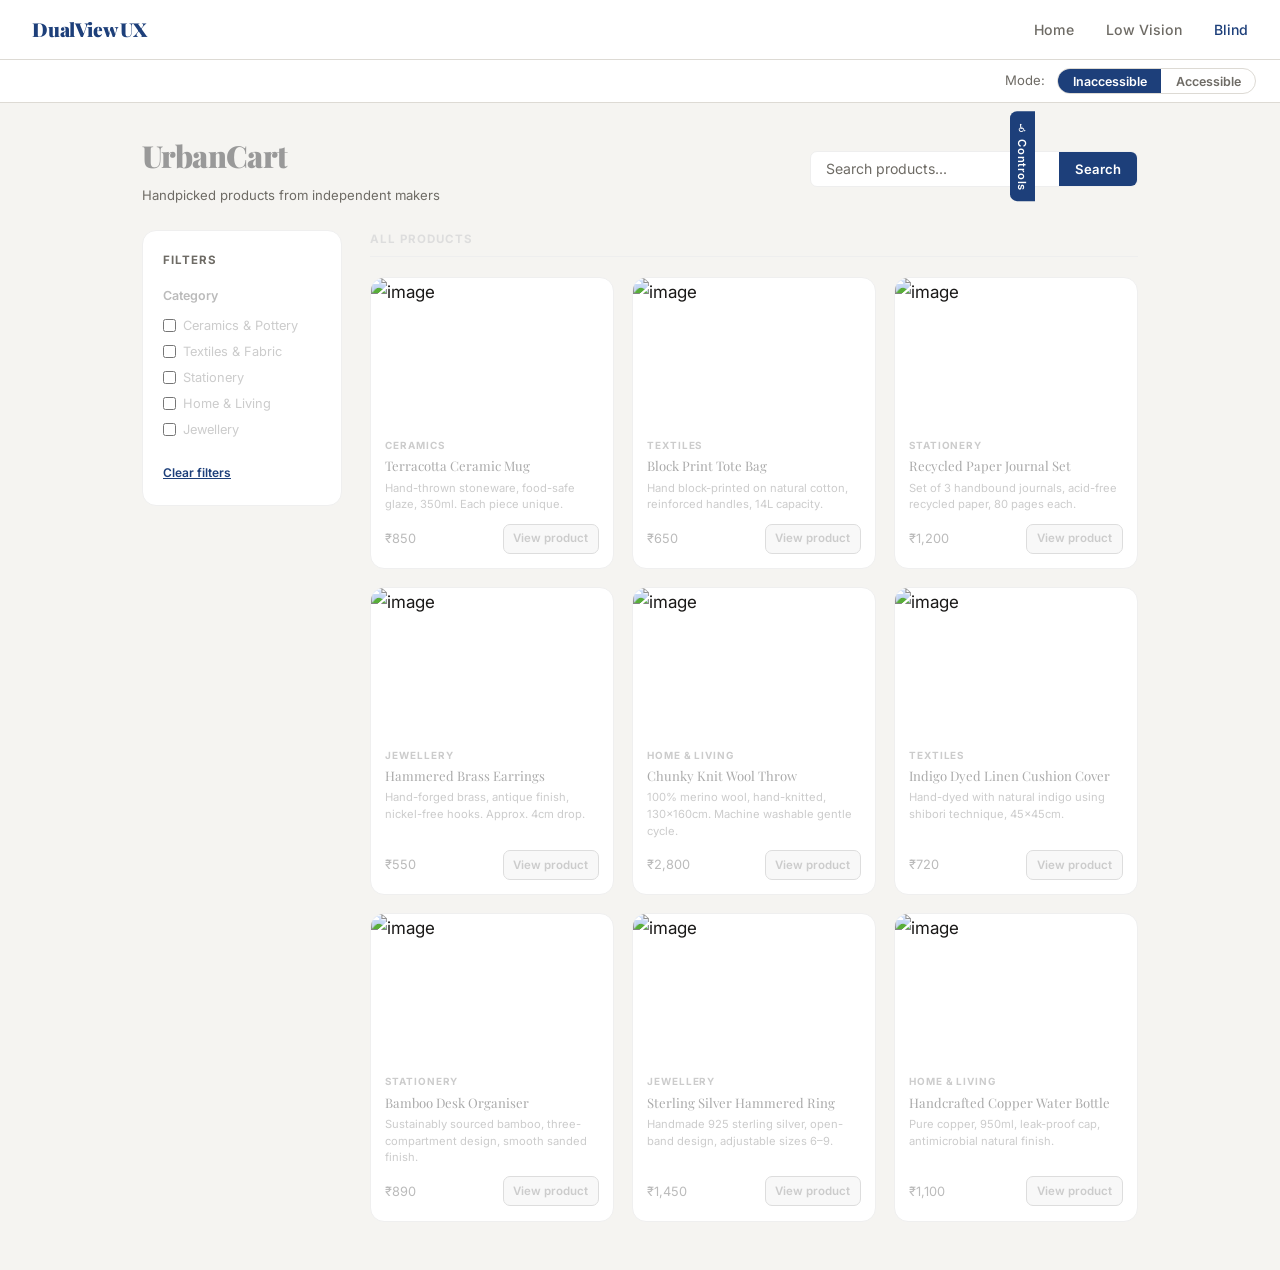
==== blind.html @ b09f966c "Initial commit (WIP- contains known issues)" ====
<!DOCTYPE html>
<html lang="en">
<head>
  <meta charset="UTF-8" />
  <meta name="viewport" content="width=device-width, initial-scale=1.0" />
  <title>UrbanCart — DualView UX Demo</title>
  <link rel="stylesheet" href="global.css" />
  <link rel="stylesheet" href="blind.css" />
</head>
<body class="demo-bad">

  <a href="#main" class="skip-link">Skip to main content</a>

  <header>
    <nav class="navbar" aria-label="Main navigation">
      <a href="index.html" class="nav-logo">DualView UX</a>
      <ul class="nav-links">
        <li><a href="index.html">Home</a></li>
        <li><a href="low-vision.html">Low Vision</a></li>
        <li><a href="blind.html" aria-current="page">Blind</a></li>
      </ul>
    </nav>
  </header>

  <div class="a11y-mode-bar" role="region" aria-label="Accessibility mode selector">
    <span class="mode-label">Mode:</span>
    <div class="mode-pill" role="group" aria-label="Select accessibility mode">
      <button id="mode-bad"  aria-pressed="true"  class="active">Inaccessible</button>
      <button id="mode-good" aria-pressed="false">Accessible</button>
    </div>
  </div>

  <main id="main">
    <div class="blind-page">

      <header class="store-header" aria-label="Store header">
        <div>
          <h1 class="store-title">UrbanCart</h1>
          <p class="store-subtitle">Handpicked products from independent makers</p>
        </div>
        <search>
          <form class="search-bar" role="search" aria-label="Search products">
            <label for="product-search" class="sr-only">Search products</label>
            <input type="search" id="product-search" name="q"
              placeholder="Search products..." autocomplete="off"
              aria-label="Search products by name or keyword" />
            <button type="submit" aria-label="Submit search">Search</button>
          </form>
        </search>
      </header>

      <div class="shop-layout">

        <aside class="filter-sidebar" aria-label="Product filters">
          <h2>Filters</h2>
          <div class="filter-group">
            <h3>Category</h3>
            <ul>
              <li><label><input type="checkbox" value="ceramics" /> Ceramics &amp; Pottery</label></li>
              <li><label><input type="checkbox" value="textiles" /> Textiles &amp; Fabric</label></li>
              <li><label><input type="checkbox" value="stationery" /> Stationery</label></li>
              <li><label><input type="checkbox" value="home" /> Home &amp; Living</label></li>
              <li><label><input type="checkbox" value="jewellery" /> Jewellery</label></li>
            </ul>
          </div>
          <button class="filter-clear" aria-label="Clear all filters">Clear filters</button>
        </aside>

        <section class="shop-main" aria-label="Product listings">
          <h2 id="results-label">All Products</h2>
          <div class="product-grid" id="product-grid" aria-live="polite" aria-label="Product grid">

            <article class="product-card" aria-labelledby="p1-name" data-name="terracotta ceramic mug" data-cat="ceramics">
              <div class="product-img-wrap">
                <img class="product-img" src="https://images.unsplash.com/photo-1514228742587-6b1558fcca3d?w=400&q=80"
                  alt="image" data-alt-bad="image"
                  data-alt-good="A handcrafted terracotta ceramic mug with a matte clay finish and a wide handle, in warm earth tones"
                  width="400" height="145" />
                <div class="alt-overlay" id="p1-overlay"></div>
              </div>
              <div class="product-info">
                <span class="product-cat">Ceramics</span>
                <h3 class="product-name" id="p1-name">Terracotta Ceramic Mug</h3>
                <p class="product-desc">Hand-thrown stoneware, food-safe glaze, 350ml. Each piece unique.</p>
                <div class="product-footer">
                  <span class="product-price" aria-label="Price: 850 rupees">₹850</span>
                  <a href="#" class="product-btn" id="p1-btn">View product</a>
                </div>
              </div>
            </article>

            <article class="product-card" aria-labelledby="p2-name" data-name="block print tote bag" data-cat="textiles">
              <div class="product-img-wrap">
                <img class="product-img" src="https://images.unsplash.com/photo-1622560480605-d83c853bc5c3?w=400&q=80"
                  alt="image" data-alt-bad="image"
                  data-alt-good="A natural cotton tote bag with a hand block-printed indigo geometric pattern along the lower half"
                  width="400" height="145" />
                <div class="alt-overlay" id="p2-overlay"></div>
              </div>
              <div class="product-info">
                <span class="product-cat">Textiles</span>
                <h3 class="product-name" id="p2-name">Block Print Tote Bag</h3>
                <p class="product-desc">Hand block-printed on natural cotton, reinforced handles, 14L capacity.</p>
                <div class="product-footer">
                  <span class="product-price" aria-label="Price: 650 rupees">₹650</span>
                  <a href="#" class="product-btn" id="p2-btn">View product</a>
                </div>
              </div>
            </article>

            <article class="product-card" aria-labelledby="p3-name" data-name="recycled paper journal set" data-cat="stationery">
              <div class="product-img-wrap">
                <img class="product-img" src="https://images.unsplash.com/photo-1531346680769-a1d79b57de5c?w=400&q=80"
                  alt="image" data-alt-bad="image"
                  data-alt-good="Three handbound journals stacked, with textured recycled paper covers in ochre, rust, and olive tones"
                  width="400" height="145" />
                <div class="alt-overlay" id="p3-overlay"></div>
              </div>
              <div class="product-info">
                <span class="product-cat">Stationery</span>
                <h3 class="product-name" id="p3-name">Recycled Paper Journal Set</h3>
                <p class="product-desc">Set of 3 handbound journals, acid-free recycled paper, 80 pages each.</p>
                <div class="product-footer">
                  <span class="product-price" aria-label="Price: 1200 rupees">₹1,200</span>
                  <a href="#" class="product-btn" id="p3-btn">View product</a>
                </div>
              </div>
            </article>

            <article class="product-card" aria-labelledby="p4-name" data-name="hammered brass earrings" data-cat="jewellery">
              <div class="product-img-wrap">
                <img class="product-img" src="https://images.unsplash.com/photo-1599643478518-a784e5dc4c8f?w=400&q=80"
                  alt="image" data-alt-bad="image"
                  data-alt-good="A pair of hammered brass teardrop earrings with an antique brushed finish, displayed on a white textured card"
                  width="400" height="145" />
                <div class="alt-overlay" id="p4-overlay"></div>
              </div>
              <div class="product-info">
                <span class="product-cat">Jewellery</span>
                <h3 class="product-name" id="p4-name">Hammered Brass Earrings</h3>
                <p class="product-desc">Hand-forged brass, antique finish, nickel-free hooks. Approx. 4cm drop.</p>
                <div class="product-footer">
                  <span class="product-price" aria-label="Price: 550 rupees">₹550</span>
                  <a href="#" class="product-btn" id="p4-btn">View product</a>
                </div>
              </div>
            </article>

            <article class="product-card" aria-labelledby="p5-name" data-name="chunky knit wool throw" data-cat="home">
              <div class="product-img-wrap">
                <img class="product-img" src="https://images.unsplash.com/photo-1579656381226-5fc0f0100c3b?w=400&q=80"
                  alt="image" data-alt-bad="image"
                  data-alt-good="A cream and grey striped chunky knit wool throw blanket folded loosely over a wooden bench"
                  width="400" height="145" />
                <div class="alt-overlay" id="p5-overlay"></div>
              </div>
              <div class="product-info">
                <span class="product-cat">Home &amp; Living</span>
                <h3 class="product-name" id="p5-name">Chunky Knit Wool Throw</h3>
                <p class="product-desc">100% merino wool, hand-knitted, 130×160cm. Machine washable gentle cycle.</p>
                <div class="product-footer">
                  <span class="product-price" aria-label="Price: 2800 rupees">₹2,800</span>
                  <a href="#" class="product-btn" id="p5-btn">View product</a>
                </div>
              </div>
            </article>

            <article class="product-card" aria-labelledby="p6-name" data-name="indigo linen cushion cover" data-cat="textiles">
              <div class="product-img-wrap">
                <img class="product-img" src="https://images.unsplash.com/photo-1555041469-a586c61ea9bc?w=400&q=80"
                  alt="image" data-alt-bad="image"
                  data-alt-good="A deep blue indigo-dyed linen cushion cover on a light grey sofa, with a visible shibori tie-dye pattern"
                  width="400" height="145" />
                <div class="alt-overlay" id="p6-overlay"></div>
              </div>
              <div class="product-info">
                <span class="product-cat">Textiles</span>
                <h3 class="product-name" id="p6-name">Indigo Dyed Linen Cushion Cover</h3>
                <p class="product-desc">Hand-dyed with natural indigo using shibori technique, 45×45cm.</p>
                <div class="product-footer">
                  <span class="product-price" aria-label="Price: 720 rupees">₹720</span>
                  <a href="#" class="product-btn" id="p6-btn">View product</a>
                </div>
              </div>
            </article>

            <article class="product-card" aria-labelledby="p7-name" data-name="bamboo desk organiser" data-cat="stationery">
              <div class="product-img-wrap">
                <img class="product-img" src="https://images.unsplash.com/photo-1486312338219-ce68d2c6f44d?w=400&q=80"
                  alt="image" data-alt-bad="image"
                  data-alt-good="A natural bamboo desk organiser with three compartments of different heights, on a wooden desk beside a laptop"
                  width="400" height="145" />
                <div class="alt-overlay" id="p7-overlay"></div>
              </div>
              <div class="product-info">
                <span class="product-cat">Stationery</span>
                <h3 class="product-name" id="p7-name">Bamboo Desk Organiser</h3>
                <p class="product-desc">Sustainably sourced bamboo, three-compartment design, smooth sanded finish.</p>
                <div class="product-footer">
                  <span class="product-price" aria-label="Price: 890 rupees">₹890</span>
                  <a href="#" class="product-btn" id="p7-btn">View product</a>
                </div>
              </div>
            </article>

            <article class="product-card" aria-labelledby="p8-name" data-name="sterling silver hammered ring" data-cat="jewellery">
              <div class="product-img-wrap">
                <img class="product-img" src="https://images.unsplash.com/photo-1603561591411-07134e71a2a9?w=400&q=80"
                  alt="image" data-alt-bad="image"
                  data-alt-good="A handmade sterling silver open-band ring with a hammered texture, resting on a smooth grey stone"
                  width="400" height="145" />
                <div class="alt-overlay" id="p8-overlay"></div>
              </div>
              <div class="product-info">
                <span class="product-cat">Jewellery</span>
                <h3 class="product-name" id="p8-name">Sterling Silver Hammered Ring</h3>
                <p class="product-desc">Handmade 925 sterling silver, open-band design, adjustable sizes 6–9.</p>
                <div class="product-footer">
                  <span class="product-price" aria-label="Price: 1450 rupees">₹1,450</span>
                  <a href="#" class="product-btn" id="p8-btn">View product</a>
                </div>
              </div>
            </article>

            <article class="product-card" aria-labelledby="p9-name" data-name="handcrafted copper water bottle" data-cat="home">
              <div class="product-img-wrap">
                <img class="product-img" src="https://images.unsplash.com/photo-1602143407151-7111542de6e8?w=400&q=80"
                  alt="image" data-alt-bad="image"
                  data-alt-good="A slim polished copper water bottle with a narrow mouth and smooth tapered body, standing upright on a white surface"
                  width="400" height="145" />
                <div class="alt-overlay" id="p9-overlay"></div>
              </div>
              <div class="product-info">
                <span class="product-cat">Home &amp; Living</span>
                <h3 class="product-name" id="p9-name">Handcrafted Copper Water Bottle</h3>
                <p class="product-desc">Pure copper, 950ml, leak-proof cap, antimicrobial natural finish.</p>
                <div class="product-footer">
                  <span class="product-price" aria-label="Price: 1100 rupees">₹1,100</span>
                  <a href="#" class="product-btn" id="p9-btn">View product</a>
                </div>
              </div>
            </article>

          </div>
        </section>
      </div>
    </div>
  </main>

  <!-- TOOLBAR: tab + panel are siblings inside aside; tab is rendered first so it sticks out left -->
  <aside class="a11y-toolbar" aria-label="Accessibility controls">
    <button class="a11y-tab-btn" id="tab-btn"
            aria-expanded="false" aria-controls="a11y-panel"
            aria-label="Open accessibility controls">
      ♿ Controls
    </button>
    <div class="a11y-panel" id="a11y-panel" role="dialog"
         aria-label="Accessibility controls panel" aria-modal="false">
      <div class="panel-header">
        <h2>Accessibility</h2>
        <button class="panel-close" id="panel-close" aria-label="Close panel">✕</button>
      </div>
      <div class="panel-body">

        <div class="panel-group">
          <h3>Font Size</h3>
          <div class="ctrl-group" role="group" aria-label="Font size">
            <button id="fs-sm"  aria-pressed="false">A−</button>
            <button id="fs-md"  aria-pressed="true" class="active">A</button>
            <button id="fs-lg"  aria-pressed="false">A+</button>
          </div>
        </div>

        <div class="panel-group">
          <h3>Line Spacing</h3>
          <div class="ctrl-group" role="group" aria-label="Line spacing">
            <button id="sp-normal" aria-pressed="true" class="active">Normal</button>
            <button id="sp-wide"   aria-pressed="false">Wide</button>
            <button id="sp-wider"  aria-pressed="false">Wider</button>
          </div>
        </div>

        <div class="panel-group">
          <h3>Colour</h3>
          <div class="toggle-row">
            <span class="toggle-label">High Contrast</span>
            <label class="sm-toggle" aria-label="Toggle high contrast mode">
              <input type="checkbox" id="tog-contrast" /><span class="sm-slider"></span>
            </label>
          </div>
          <div class="toggle-row">
            <span class="toggle-label">Dark Mode</span>
            <label class="sm-toggle" aria-label="Toggle dark mode">
              <input type="checkbox" id="tog-dark" /><span class="sm-slider"></span>
            </label>
          </div>
        </div>

        <div class="panel-group">
          <h3>Links</h3>
          <div class="toggle-row">
            <span class="toggle-label">Highlight Links</span>
            <label class="sm-toggle" aria-label="Toggle link highlighting">
              <input type="checkbox" id="tog-links" /><span class="sm-slider"></span>
            </label>
          </div>
        </div>

        <div class="panel-group">
          <h3>Screen Reader Output</h3>
          <p style="font-size:0.76rem;color:var(--muted);line-height:1.55;margin-bottom:0.4rem;">
            Hover over any product image to see what a screen reader announces.
            Compare output in <strong>Inaccessible</strong> vs <strong>Accessible</strong> mode.
          </p>
        </div>

        <div class="panel-group">
          <h3>Keyboard Navigation</h3>
          <p style="font-size:0.76rem;color:var(--muted);line-height:1.55;">
            In accessible mode, keyboard navigation is improved — focus rings become visible and
            link labels are descriptive. Press
            <kbd style="font-family:monospace;background:var(--bg);border:1px solid var(--border);border-radius:3px;padding:1px 4px;font-size:0.82em;">Tab</kbd>
            to explore.
          </p>
        </div>

      </div>
      <button class="panel-reset" id="panel-reset">↺ Reset All</button>
    </div>
  </aside>

  <script src="global.js"></script>
  <script src="blind.js"></script>
</body>
</html>
---- global.css ----
/* ============================================================
   GLOBAL.CSS — DualView UX
   Shared: reset, typography, navbar, footer, accessibility system
   ============================================================ */

@import url('https://fonts.googleapis.com/css2?family=Inter:wght@300;400;500;600;700&family=Playfair+Display:wght@700;900&display=swap');

/* ---- TOKENS ---- */
:root {
  --bg:            #f5f4f1;
  --surface:       #ffffff;
  --border:        #dddad4;
  --text:          #1a1918;
  --muted:         #6e6b65;
  --accent:        #1d3f7a;
  --accent-hover:  #152e5e;
  --accent-light:  #edf1fa;
  --danger:        #b91c1c;

  --ff-display: 'Playfair Display', Georgia, serif;
  --ff-body:    'Inter', system-ui, sans-serif;
  --fs-base:    17px;
  --lh-base:    1.65;

  --radius:    7px;
  --radius-lg: 14px;

  --shadow-sm: 0 1px 4px rgba(0,0,0,0.07);
  --shadow-md: 0 4px 16px rgba(0,0,0,0.10);
}

/* ---- RESET ---- */
*, *::before, *::after { box-sizing: border-box; margin: 0; padding: 0; }
html { scroll-behavior: smooth; }

body {
  font-family: var(--ff-body);
  font-size: var(--fs-base);
  line-height: var(--lh-base);
  color: var(--text);
  background: var(--bg);
  transition: background 0.3s, color 0.3s;
}

img { max-width: 100%; display: block; }
a   { color: var(--accent); }

*:focus-visible {
  outline: 3px solid var(--accent);
  outline-offset: 3px;
  border-radius: 3px;
}

/* ---- SKIP LINK ---- */
.skip-link {
  position: absolute;
  top: -80px;
  left: 1rem;
  background: var(--accent);
  color: #fff;
  padding: 0.5rem 1rem;
  border-radius: 0 0 var(--radius) var(--radius);
  text-decoration: none;
  font-weight: 600;
  font-size: 0.9rem;
  z-index: 9999;
  transition: top 0.2s;
}
.skip-link:focus { top: 0; }

/* ---- NAVBAR ---- */
.navbar {
  display: flex;
  align-items: center;
  justify-content: space-between;
  padding: 0.85rem 2rem;
  background: var(--surface);
  border-bottom: 1px solid var(--border);
  position: sticky;
  top: 0;
  z-index: 600;
}

/* Mode bar sticks below navbar. Navbar is ~52px tall, mode bar ~42px */
.a11y-mode-bar {
  display: flex;
  justify-content: flex-end;
  align-items: center;
  padding: 0.5rem 1.5rem;
  background: var(--surface);
  border-bottom: 1px solid var(--border);
  gap: 0.75rem;
  position: sticky;
  top: 52px; /* height of navbar */
  z-index: 590;
}

.nav-logo {
  font-family: var(--ff-display);
  font-size: 1.2rem;
  font-weight: 900;
  color: var(--accent);
  text-decoration: none;
  letter-spacing: -0.01em;
}

.nav-links {
  list-style: none;
  display: flex;
  gap: 2rem;
}

.nav-links a {
  text-decoration: none;
  font-size: 0.88rem;
  font-weight: 500;
  color: var(--muted);
  transition: color 0.15s;
}

.nav-links a:hover,
.nav-links a[aria-current="page"] {
  color: var(--accent);
}

/* ---- SCREEN READER ONLY ---- */
.sr-only {
  position: absolute;
  width: 1px; height: 1px;
  padding: 0; margin: -1px;
  overflow: hidden;
  clip: rect(0,0,0,0);
  white-space: nowrap;
  border: 0;
}

/* ---- BUTTONS ---- */
.btn {
  display: inline-block;
  padding: 0.6rem 1.3rem;
  border-radius: var(--radius);
  font-family: var(--ff-body);
  font-size: 0.88rem;
  font-weight: 600;
  text-decoration: none;
  cursor: pointer;
  border: 2px solid transparent;
  transition: background 0.18s, color 0.18s, border-color 0.18s;
}

.btn-primary {
  background: var(--accent);
  color: #fff;
}
.btn-primary:hover { background: var(--accent-hover); color: #fff; }

.btn-outline {
  background: transparent;
  color: var(--accent);
  border-color: var(--accent);
}
.btn-outline:hover { background: var(--accent-light); }

/* ============================================================
   ACCESSIBILITY SYSTEM — toolbar + toggles
   ============================================================ */

/* Mode bar label */

.a11y-mode-bar .mode-label {
  font-size: 0.82rem;
  color: var(--muted);
}

.mode-pill {
  display: inline-flex;
  border: 1px solid var(--border);
  border-radius: 50px;
  overflow: hidden;
}

.mode-pill button {
  font-family: var(--ff-body);
  font-size: 0.78rem;
  font-weight: 600;
  padding: 0.3rem 0.9rem;
  border: none;
  background: transparent;
  color: var(--muted);
  cursor: pointer;
  transition: background 0.18s, color 0.18s;
}

.mode-pill button.active {
  background: var(--accent);
  color: #fff;
}

/* Floating toolbar */
.a11y-toolbar {
  position: fixed;
  right: 0;
  top: 50%;
  transform: translateY(-50%);
  z-index: 800;
  display: flex;
  align-items: flex-start;
}

.a11y-tab-btn {
  background: var(--accent);
  color: #fff;
  border: none;
  padding: 0.55rem 0.35rem;
  cursor: pointer;
  writing-mode: vertical-rl;
  font-family: var(--ff-body);
  font-size: 0.7rem;
  font-weight: 600;
  letter-spacing: 0.06em;
  border-radius: var(--radius) 0 0 var(--radius);
  min-height: 90px;
  display: flex;
  align-items: center;
  justify-content: center;
  transition: background 0.18s;
}

.a11y-tab-btn:hover { background: var(--accent-hover); }

.a11y-panel {
  background: var(--surface);
  border: 1px solid var(--border);
  border-right: none;
  border-radius: var(--radius-lg) 0 0 var(--radius-lg);
  box-shadow: var(--shadow-md);
  width: 245px;
  max-height: 86vh;
  overflow-y: auto;
  /* Slide animation */
  transform: translateX(100%);
  opacity: 0;
  transition: transform 0.25s ease, opacity 0.2s ease;
  display: flex;
  flex-direction: column;
  pointer-events: none;
}

.a11y-panel.open {
  transform: translateX(0);
  opacity: 1;
  pointer-events: auto;
}

.panel-header {
  display: flex;
  align-items: center;
  justify-content: space-between;
  padding: 0.8rem 1rem;
  border-bottom: 1px solid var(--border);
  position: sticky;
  top: 0;
  background: var(--surface);
  z-index: 1;
}

.panel-header h2 {
  font-size: 0.88rem;
  font-weight: 700;
  font-family: var(--ff-display);
  color: var(--text);
}

.panel-close {
  background: none;
  border: none;
  font-size: 1rem;
  cursor: pointer;
  color: var(--muted);
  padding: 0.15rem 0.3rem;
  border-radius: var(--radius);
}
.panel-close:hover { background: var(--bg); color: var(--text); }

.panel-body {
  padding: 0.9rem;
  display: flex;
  flex-direction: column;
  gap: 1rem;
}

.panel-group h3 {
  font-size: 0.62rem;
  font-weight: 700;
  letter-spacing: 0.1em;
  text-transform: uppercase;
  color: var(--muted);
  margin-bottom: 0.5rem;
  padding-bottom: 0.25rem;
  border-bottom: 1px solid var(--border);
}

/* Button groups */
.ctrl-group {
  display: flex;
  gap: 3px;
  flex-wrap: wrap;
}

.ctrl-group button {
  font-family: var(--ff-body);
  font-size: 0.76rem;
  font-weight: 600;
  padding: 0.26rem 0.55rem;
  border: 1px solid var(--border);
  border-radius: var(--radius);
  background: var(--surface);
  color: var(--text);
  cursor: pointer;
  transition: background 0.15s, color 0.15s;
}

.ctrl-group button:hover,
.ctrl-group button.active {
  background: var(--accent);
  color: #fff;
  border-color: var(--accent);
}

/* Toggle rows */
.toggle-row {
  display: flex;
  align-items: center;
  justify-content: space-between;
  padding: 0.22rem 0;
}

.toggle-label {
  font-size: 0.82rem;
  font-weight: 500;
  color: var(--text);
}

.sm-toggle {
  position: relative;
  width: 36px;
  height: 20px;
  flex-shrink: 0;
}
.sm-toggle input { opacity: 0; width: 0; height: 0; }

.sm-slider {
  position: absolute;
  inset: 0;
  background: #ccc;
  border-radius: 20px;
  cursor: pointer;
  transition: background 0.22s;
}
.sm-slider::before {
  content: "";
  position: absolute;
  width: 14px; height: 14px;
  left: 3px; top: 3px;
  background: #fff;
  border-radius: 50%;
  transition: transform 0.22s;
}
.sm-toggle input:checked + .sm-slider { background: var(--accent); }
.sm-toggle input:checked + .sm-slider::before { transform: translateX(16px); }

/* Reset */
.panel-reset {
  margin: 0 0.9rem 0.9rem;
  padding: 0.48rem;
  width: calc(100% - 1.8rem);
  font-family: var(--ff-body);
  font-size: 0.8rem;
  font-weight: 600;
  background: var(--bg);
  border: 1px solid var(--border);
  border-radius: var(--radius);
  cursor: pointer;
  color: var(--text);
  transition: background 0.15s;
}
.panel-reset:hover { background: var(--border); }

/* ============================================================
   ACCESSIBILITY FEATURE CLASSES (body-level toggles)
   ============================================================ */

/* HIGH CONTRAST */
body.high-contrast {
  --bg:      #000000;
  --surface: #000000;
  --border:  #ffffff;
  --text:    #ffffff;
  --muted:   #dddddd;
  --accent:  #ffee00;
  background: #000 !important;
  color: #fff !important;
}
body.high-contrast * {
  background-color: #000 !important;
  color: #fff !important;
  border-color: #fff !important;
}
body.high-contrast a { color: #ffee00 !important; text-decoration: underline !important; }
body.high-contrast .btn-primary,
body.high-contrast .a11y-tab-btn,
body.high-contrast .mode-pill button.active {
  background: #ffee00 !important;
  color: #000 !important;
  border-color: #fff !important;
}
body.high-contrast .a11y-panel { border: 2px solid #fff !important; }
body.high-contrast .navbar { border-bottom: 1px solid #fff !important; }

/* DARK MODE */
body.dark-mode {
  --bg:      #181818;
  --surface: #242424;
  --border:  #3a3a3a;
  --text:    #e8e8e8;
  --muted:   #aaaaaa;
  background: #181818;
  color: #e8e8e8;
}
body.dark-mode .navbar  { background: #242424; border-bottom-color: #3a3a3a; }
body.dark-mode .a11y-panel,
body.dark-mode .panel-header { background: #242424; border-color: #3a3a3a; }
body.dark-mode .a11y-mode-bar { background: #242424; border-bottom-color: #3a3a3a; }

/* HIGHLIGHT LINKS */
body.highlight-links a {
  text-decoration: underline !important;
  text-underline-offset: 3px;
  text-decoration-thickness: 2px !important;
  background: rgba(255, 230, 0, 0.25) !important;
  padding: 0 2px;
  border-radius: 2px;
  color: #000 !important;
}
body.high-contrast.highlight-links a {
  background: #ffee00 !important;
  color: #000 !important;
}

/* FONT SIZES — deliberately noticeable differences */
body.font-sm { font-size: 13px !important; }
body.font-sm h1, body.font-sm h2, body.font-sm h3 { font-size: revert; }

body.font-lg { font-size: 22px !important; }
body.font-lg .navbar, body.font-lg .a11y-mode-bar { font-size: 16px; }

/* LINE SPACING */
body.spacing-wide   * { line-height: 1.95 !important; }
body.spacing-wider  * { line-height: 2.35 !important; }

/* FOCUS RINGS — hidden in bad mode, visible in accessible mode */
body.demo-bad *:focus-visible { outline: none; }

/* ============================================================
   RESPONSIVE
   ============================================================ */
@media (max-width: 700px) {
  .nav-links { display: none; }
  .a11y-panel { width: 220px; }
}
---- blind.css ----
/* ============================================================
   BLIND.CSS — UrbanCart e-commerce layout
   ============================================================ */

/* ---- PAGE SHELL ---- */
.blind-page {
  max-width: 1060px;
  margin: 0 auto;
  padding: 1.75rem 2rem 3rem;
}

/* ---- STORE HEADER ---- */
.store-header {
  display: flex;
  align-items: center;
  justify-content: space-between;
  gap: 1rem;
  margin-bottom: 1.5rem;
  flex-wrap: wrap;
}

.store-title {
  font-family: var(--ff-display);
  font-size: 1.9rem;
  font-weight: 900;
  letter-spacing: -0.02em;
  color: var(--text);
}

.store-subtitle {
  font-size: 0.82rem;
  color: var(--muted);
  margin-top: 0.2rem;
}

/* ---- SEARCH BAR ---- */
.search-bar {
  display: flex;
  gap: 0;
  border: 1px solid var(--border);
  border-radius: var(--radius);
  overflow: hidden;
  background: var(--surface);
  max-width: 340px;
  width: 100%;
}

.search-bar input {
  flex: 1;
  border: none;
  padding: 0.55rem 0.9rem;
  font-family: var(--ff-body);
  font-size: 0.88rem;
  color: var(--text);
  background: transparent;
  outline: none;
}

.search-bar input::placeholder { color: var(--muted); }

.search-bar button {
  border: none;
  background: var(--accent);
  color: #fff;
  padding: 0.55rem 1rem;
  font-family: var(--ff-body);
  font-size: 0.82rem;
  font-weight: 600;
  cursor: pointer;
  transition: background 0.15s;
}

.search-bar button:hover { background: var(--accent-hover); }

/* ---- LAYOUT: sidebar + grid ---- */
.shop-layout {
  display: grid;
  grid-template-columns: 200px 1fr;
  gap: 1.75rem;
  align-items: start;
}

/* ---- FILTER SIDEBAR ---- */
.filter-sidebar {
  background: var(--surface);
  border: 1px solid var(--border);
  border-radius: var(--radius-lg);
  padding: 1.25rem;
}

.filter-sidebar h2 {
  font-size: 0.72rem;
  font-weight: 700;
  letter-spacing: 0.09em;
  text-transform: uppercase;
  color: var(--muted);
  margin-bottom: 1rem;
}

.filter-group {
  margin-bottom: 1.1rem;
}

.filter-group h3 {
  font-size: 0.78rem;
  font-weight: 600;
  color: var(--text);
  margin-bottom: 0.5rem;
}

.filter-group ul {
  list-style: none;
}

.filter-group ul li {
  margin-bottom: 0.3rem;
}

.filter-group ul li label {
  display: flex;
  align-items: center;
  gap: 0.45rem;
  font-size: 0.8rem;
  color: var(--muted);
  cursor: pointer;
}

.filter-group ul li input[type="checkbox"] {
  accent-color: var(--accent);
}

.filter-group ul li label:hover { color: var(--text); }

.filter-clear {
  font-family: var(--ff-body);
  font-size: 0.75rem;
  font-weight: 600;
  background: none;
  border: none;
  color: var(--accent);
  cursor: pointer;
  padding: 0;
  text-decoration: underline;
}

/* ---- PRODUCT GRID ---- */
.shop-main h2 {
  font-size: 0.72rem;
  font-weight: 700;
  letter-spacing: 0.09em;
  text-transform: uppercase;
  color: var(--muted);
  border-bottom: 1px solid var(--border);
  padding-bottom: 0.4rem;
  margin-bottom: 1.25rem;
}

.product-grid {
  display: grid;
  grid-template-columns: repeat(3, 1fr);
  gap: 1.1rem;
}

.product-card {
  background: var(--surface);
  border: 1px solid var(--border);
  border-radius: var(--radius-lg);
  overflow: hidden;
  display: flex;
  flex-direction: column;
}

.product-img-wrap {
  position: relative;
}

.product-img {
  width: 100%;
  height: 145px;
  object-fit: cover;
  display: block;
}

/* Alt overlay (shared system) */
.alt-overlay {
  display: none;
  position: absolute;
  bottom: 0; left: 0; right: 0;
  background: rgba(0, 0, 0, 0.84);
  color: #fff;
  font-size: 0.7rem;
  line-height: 1.45;
  padding: 0.4rem 0.55rem;
}

.product-img-wrap:hover .alt-overlay.visible { display: block; }

.product-info {
  padding: 0.9rem;
  flex: 1;
  display: flex;
  flex-direction: column;
}

.product-cat {
  font-size: 0.62rem;
  font-weight: 700;
  letter-spacing: 0.09em;
  text-transform: uppercase;
  color: var(--accent);
  margin-bottom: 0.3rem;
}

.product-name {
  font-family: var(--ff-display);
  font-size: 0.95rem;
  font-weight: 700;
  line-height: 1.25;
  color: var(--text);
  margin-bottom: 0.3rem;
}

.product-desc {
  font-size: 0.78rem;
  color: var(--muted);
  line-height: 1.5;
  flex: 1;
  margin-bottom: 0.65rem;
}

.product-footer {
  display: flex;
  align-items: center;
  justify-content: space-between;
  gap: 0.5rem;
  margin-top: auto;
}

.product-price {
  font-size: 0.95rem;
  font-weight: 700;
  color: var(--text);
}

.product-btn {
  font-family: var(--ff-body);
  font-size: 0.72rem;
  font-weight: 600;
  color: var(--accent);
  background: var(--accent-light);
  border: 1px solid var(--accent);
  border-radius: var(--radius);
  padding: 0.28rem 0.6rem;
  cursor: pointer;
  text-decoration: none;
  display: inline-block;
  transition: background 0.15s;
}

.product-btn:hover { background: var(--accent); color: #fff; }

/* No results */
.no-results {
  grid-column: 1 / -1;
  text-align: center;
  color: var(--muted);
  font-size: 0.9rem;
  padding: 2rem 0;
}

/* ============================================================
   INACCESSIBLE MODE
   ============================================================ */
body.demo-bad .store-title { color: #999; }

body.demo-bad .product-card   { border-color: #efefef; }
body.demo-bad .product-cat    { color: #ccc; }
body.demo-bad .product-name   { color: #aaa; font-size: 0.82rem; font-weight: 400; }
body.demo-bad .product-desc   { color: #ccc; font-size: 0.7rem; }
body.demo-bad .product-price  { color: #bbb; font-weight: 400; font-size: 0.8rem; }
body.demo-bad .product-btn    { color: #ccc; border-color: #ddd; background: #f8f8f8; }

body.demo-bad .filter-sidebar { border-color: #efefef; }
body.demo-bad .filter-group h3 { color: #bbb; }
body.demo-bad .filter-group ul li label { color: #ccc; }

body.demo-bad .search-bar { border-color: #eee; }
body.demo-bad .search-bar input { color: #bbb; }

body.demo-bad .shop-main h2 {
  color: #ddd;
  border-bottom-color: #eee;
}

/* ============================================================
   RESPONSIVE
   ============================================================ */
@media (max-width: 820px) {
  .shop-layout { grid-template-columns: 1fr; }
  .filter-sidebar { display: grid; grid-template-columns: repeat(2, 1fr); gap: 0.75rem; }
  .filter-sidebar h2 { grid-column: 1 / -1; }
}

@media (max-width: 600px) {
  .product-grid { grid-template-columns: repeat(2, 1fr); }
  .filter-sidebar { grid-template-columns: 1fr; }
}
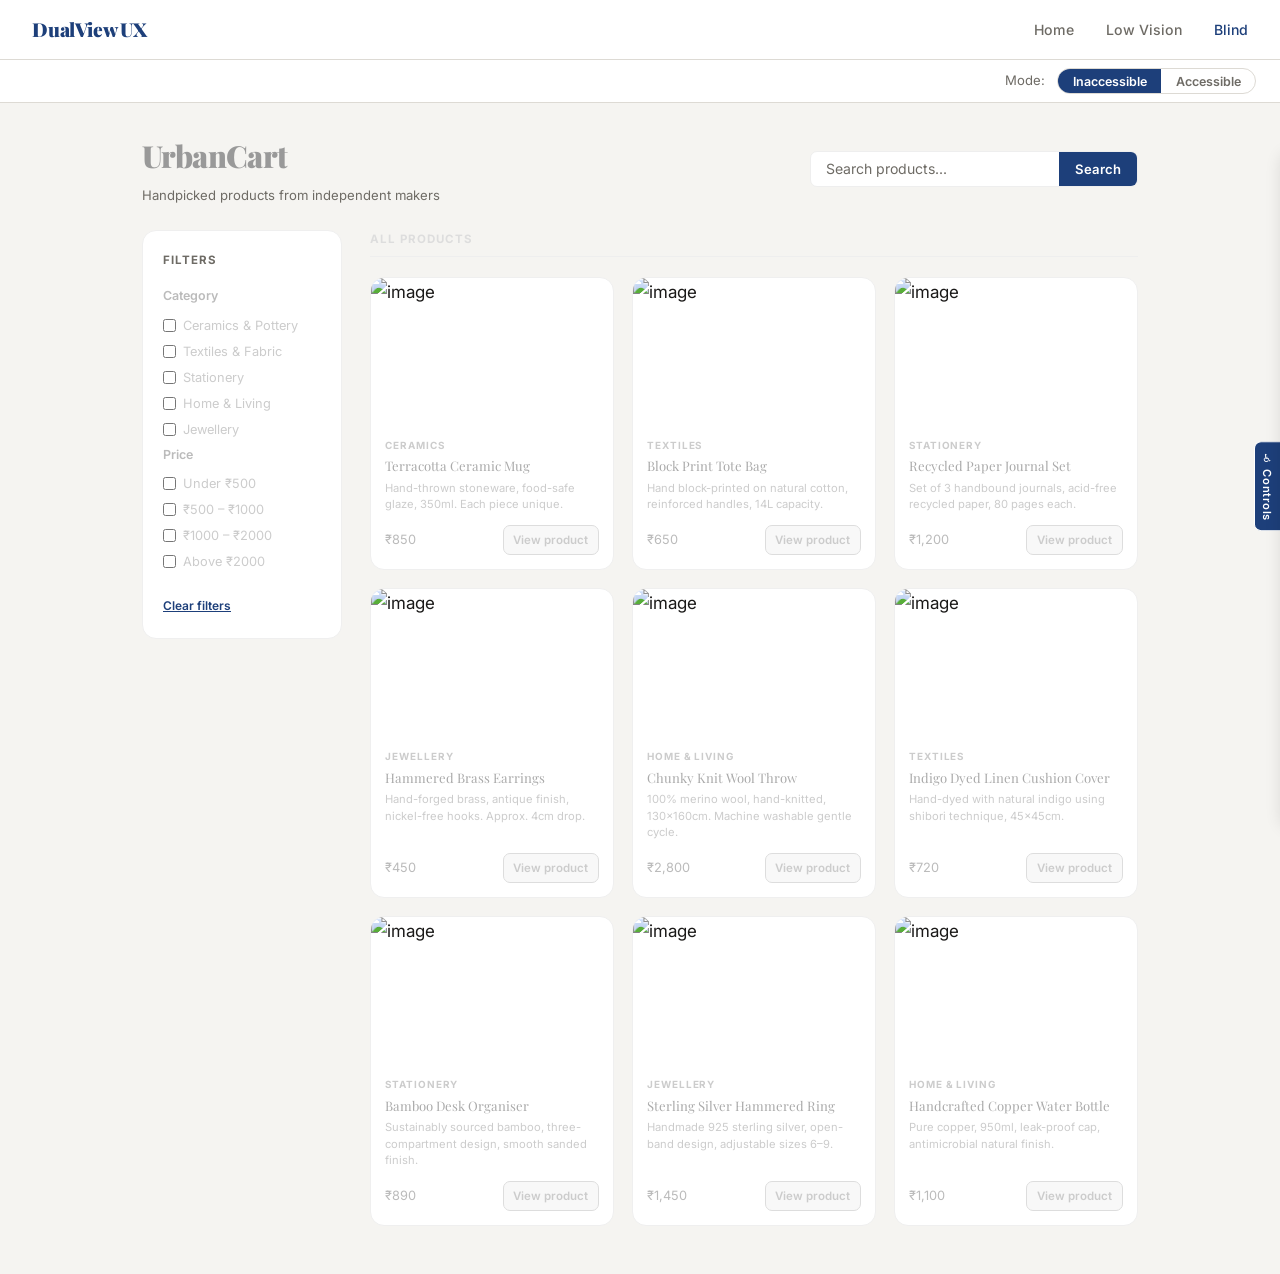
==== commit 2f67d4d3: "uploaded updated files" ====
--- a/blind.html
+++ b/blind.html
@@ -4,8 +4,8 @@
   <meta charset="UTF-8" />
   <meta name="viewport" content="width=device-width, initial-scale=1.0" />
   <title>UrbanCart — DualView UX Demo</title>
-  <link rel="stylesheet" href="global.css" />
-  <link rel="stylesheet" href="blind.css" />
+  <link rel="stylesheet" href="css/global.css" />
+  <link rel="stylesheet" href="css/blind.css" />
 </head>
 <body class="demo-bad">
 
@@ -22,6 +22,7 @@
     </nav>
   </header>
 
+  <!-- MODE BAR — sticky below navbar -->
   <div class="a11y-mode-bar" role="region" aria-label="Accessibility mode selector">
     <span class="mode-label">Mode:</span>
     <div class="mode-pill" role="group" aria-label="Select accessibility mode">
@@ -33,7 +34,7 @@
   <main id="main">
     <div class="blind-page">
 
-      <header class="store-header" aria-label="Store header">
+      <div class="store-header" aria-label="Store header">
         <div>
           <h1 class="store-title">UrbanCart</h1>
           <p class="store-subtitle">Handpicked products from independent makers</p>
@@ -47,10 +48,11 @@
             <button type="submit" aria-label="Submit search">Search</button>
           </form>
         </search>
-      </header>
+      </div>
 
       <div class="shop-layout">
 
+        <!-- FILTER SIDEBAR -->
         <aside class="filter-sidebar" aria-label="Product filters">
           <h2>Filters</h2>
           <div class="filter-group">
@@ -62,17 +64,26 @@
               <li><label><input type="checkbox" value="home" /> Home &amp; Living</label></li>
               <li><label><input type="checkbox" value="jewellery" /> Jewellery</label></li>
             </ul>
+            <h3>Price</h3>
+            <ul>
+              <li><label><input type="checkbox" value="0-500" /> Under ₹500</label></li>
+              <li><label><input type="checkbox" value="500-1000" /> ₹500 – ₹1000</label></li>
+              <li><label><input type="checkbox" value="1000-2000" /> ₹1000 – ₹2000</label></li>
+              <li><label><input type="checkbox" value="2000+" /> Above ₹2000</label></li>
+            </ul>
           </div>
           <button class="filter-clear" aria-label="Clear all filters">Clear filters</button>
         </aside>
 
+        <!-- PRODUCT GRID -->
         <section class="shop-main" aria-label="Product listings">
           <h2 id="results-label">All Products</h2>
           <div class="product-grid" id="product-grid" aria-live="polite" aria-label="Product grid">
 
             <article class="product-card" aria-labelledby="p1-name" data-name="terracotta ceramic mug" data-cat="ceramics">
               <div class="product-img-wrap">
-                <img class="product-img" src="https://images.unsplash.com/photo-1514228742587-6b1558fcca3d?w=400&q=80"
+                <img class="product-img"
+                  src="https://images.unsplash.com/photo-1514228742587-6b1558fcca3d?w=400&q=80"
                   alt="image" data-alt-bad="image"
                   data-alt-good="A handcrafted terracotta ceramic mug with a matte clay finish and a wide handle, in warm earth tones"
                   width="400" height="145" />
@@ -84,14 +95,18 @@
                 <p class="product-desc">Hand-thrown stoneware, food-safe glaze, 350ml. Each piece unique.</p>
                 <div class="product-footer">
                   <span class="product-price" aria-label="Price: 850 rupees">₹850</span>
-                  <a href="#" class="product-btn" id="p1-btn">View product</a>
+                  <div class="product-btn-wrap">
+                    <a href="#" class="product-btn" id="p1-btn">View product</a>
+                    <div class="btn-overlay" id="p1-btn-overlay"></div>
+                  </div>
                 </div>
               </div>
             </article>
 
             <article class="product-card" aria-labelledby="p2-name" data-name="block print tote bag" data-cat="textiles">
               <div class="product-img-wrap">
-                <img class="product-img" src="https://images.unsplash.com/photo-1622560480605-d83c853bc5c3?w=400&q=80"
+                <img class="product-img"
+                  src="https://images.unsplash.com/photo-1622560480605-d83c853bc5c3?w=400&q=80"
                   alt="image" data-alt-bad="image"
                   data-alt-good="A natural cotton tote bag with a hand block-printed indigo geometric pattern along the lower half"
                   width="400" height="145" />
@@ -103,14 +118,18 @@
                 <p class="product-desc">Hand block-printed on natural cotton, reinforced handles, 14L capacity.</p>
                 <div class="product-footer">
                   <span class="product-price" aria-label="Price: 650 rupees">₹650</span>
-                  <a href="#" class="product-btn" id="p2-btn">View product</a>
+                  <div class="product-btn-wrap">
+                    <a href="#" class="product-btn" id="p2-btn">View product</a>
+                    <div class="btn-overlay" id="p2-btn-overlay"></div>
+                  </div>
                 </div>
               </div>
             </article>
 
             <article class="product-card" aria-labelledby="p3-name" data-name="recycled paper journal set" data-cat="stationery">
               <div class="product-img-wrap">
-                <img class="product-img" src="https://images.unsplash.com/photo-1531346680769-a1d79b57de5c?w=400&q=80"
+                <img class="product-img"
+                  src="https://images.unsplash.com/photo-1531346680769-a1d79b57de5c?w=400&q=80"
                   alt="image" data-alt-bad="image"
                   data-alt-good="Three handbound journals stacked, with textured recycled paper covers in ochre, rust, and olive tones"
                   width="400" height="145" />
@@ -122,14 +141,18 @@
                 <p class="product-desc">Set of 3 handbound journals, acid-free recycled paper, 80 pages each.</p>
                 <div class="product-footer">
                   <span class="product-price" aria-label="Price: 1200 rupees">₹1,200</span>
-                  <a href="#" class="product-btn" id="p3-btn">View product</a>
+                  <div class="product-btn-wrap">
+                    <a href="#" class="product-btn" id="p3-btn">View product</a>
+                    <div class="btn-overlay" id="p3-btn-overlay"></div>
+                  </div>
                 </div>
               </div>
             </article>
 
             <article class="product-card" aria-labelledby="p4-name" data-name="hammered brass earrings" data-cat="jewellery">
               <div class="product-img-wrap">
-                <img class="product-img" src="https://images.unsplash.com/photo-1599643478518-a784e5dc4c8f?w=400&q=80"
+                <img class="product-img"
+                  src="https://images.unsplash.com/photo-1599643478518-a784e5dc4c8f?w=400&q=80"
                   alt="image" data-alt-bad="image"
                   data-alt-good="A pair of hammered brass teardrop earrings with an antique brushed finish, displayed on a white textured card"
                   width="400" height="145" />
@@ -140,15 +163,19 @@
                 <h3 class="product-name" id="p4-name">Hammered Brass Earrings</h3>
                 <p class="product-desc">Hand-forged brass, antique finish, nickel-free hooks. Approx. 4cm drop.</p>
                 <div class="product-footer">
-                  <span class="product-price" aria-label="Price: 550 rupees">₹550</span>
-                  <a href="#" class="product-btn" id="p4-btn">View product</a>
+                  <span class="product-price" aria-label="Price: 450 rupees">₹450</span>
+                  <div class="product-btn-wrap">
+                    <a href="#" class="product-btn" id="p4-btn">View product</a>
+                    <div class="btn-overlay" id="p4-btn-overlay"></div>
+                  </div>
                 </div>
               </div>
             </article>
 
             <article class="product-card" aria-labelledby="p5-name" data-name="chunky knit wool throw" data-cat="home">
               <div class="product-img-wrap">
-                <img class="product-img" src="https://images.unsplash.com/photo-1579656381226-5fc0f0100c3b?w=400&q=80"
+                <img class="product-img"
+                  src="https://images.unsplash.com/photo-1579656381226-5fc0f0100c3b?w=400&q=80"
                   alt="image" data-alt-bad="image"
                   data-alt-good="A cream and grey striped chunky knit wool throw blanket folded loosely over a wooden bench"
                   width="400" height="145" />
@@ -160,14 +187,18 @@
                 <p class="product-desc">100% merino wool, hand-knitted, 130×160cm. Machine washable gentle cycle.</p>
                 <div class="product-footer">
                   <span class="product-price" aria-label="Price: 2800 rupees">₹2,800</span>
-                  <a href="#" class="product-btn" id="p5-btn">View product</a>
+                  <div class="product-btn-wrap">
+                    <a href="#" class="product-btn" id="p5-btn">View product</a>
+                    <div class="btn-overlay" id="p5-btn-overlay"></div>
+                  </div>
                 </div>
               </div>
             </article>
 
             <article class="product-card" aria-labelledby="p6-name" data-name="indigo linen cushion cover" data-cat="textiles">
               <div class="product-img-wrap">
-                <img class="product-img" src="https://images.unsplash.com/photo-1555041469-a586c61ea9bc?w=400&q=80"
+                <img class="product-img"
+                  src="https://images.unsplash.com/photo-1555041469-a586c61ea9bc?w=400&q=80"
                   alt="image" data-alt-bad="image"
                   data-alt-good="A deep blue indigo-dyed linen cushion cover on a light grey sofa, with a visible shibori tie-dye pattern"
                   width="400" height="145" />
@@ -179,14 +210,18 @@
                 <p class="product-desc">Hand-dyed with natural indigo using shibori technique, 45×45cm.</p>
                 <div class="product-footer">
                   <span class="product-price" aria-label="Price: 720 rupees">₹720</span>
-                  <a href="#" class="product-btn" id="p6-btn">View product</a>
+                  <div class="product-btn-wrap">
+                    <a href="#" class="product-btn" id="p6-btn">View product</a>
+                    <div class="btn-overlay" id="p6-btn-overlay"></div>
+                  </div>
                 </div>
               </div>
             </article>
 
             <article class="product-card" aria-labelledby="p7-name" data-name="bamboo desk organiser" data-cat="stationery">
               <div class="product-img-wrap">
-                <img class="product-img" src="https://images.unsplash.com/photo-1486312338219-ce68d2c6f44d?w=400&q=80"
+                <img class="product-img"
+                  src="https://images.unsplash.com/photo-1486312338219-ce68d2c6f44d?w=400&q=80"
                   alt="image" data-alt-bad="image"
                   data-alt-good="A natural bamboo desk organiser with three compartments of different heights, on a wooden desk beside a laptop"
                   width="400" height="145" />
@@ -198,14 +233,18 @@
                 <p class="product-desc">Sustainably sourced bamboo, three-compartment design, smooth sanded finish.</p>
                 <div class="product-footer">
                   <span class="product-price" aria-label="Price: 890 rupees">₹890</span>
-                  <a href="#" class="product-btn" id="p7-btn">View product</a>
+                  <div class="product-btn-wrap">
+                    <a href="#" class="product-btn" id="p7-btn">View product</a>
+                    <div class="btn-overlay" id="p7-btn-overlay"></div>
+                  </div>
                 </div>
               </div>
             </article>
 
             <article class="product-card" aria-labelledby="p8-name" data-name="sterling silver hammered ring" data-cat="jewellery">
               <div class="product-img-wrap">
-                <img class="product-img" src="https://images.unsplash.com/photo-1603561591411-07134e71a2a9?w=400&q=80"
+                <img class="product-img"
+                  src="https://images.unsplash.com/photo-1603561591411-07134e71a2a9?w=400&q=80"
                   alt="image" data-alt-bad="image"
                   data-alt-good="A handmade sterling silver open-band ring with a hammered texture, resting on a smooth grey stone"
                   width="400" height="145" />
@@ -217,14 +256,18 @@
                 <p class="product-desc">Handmade 925 sterling silver, open-band design, adjustable sizes 6–9.</p>
                 <div class="product-footer">
                   <span class="product-price" aria-label="Price: 1450 rupees">₹1,450</span>
-                  <a href="#" class="product-btn" id="p8-btn">View product</a>
+                  <div class="product-btn-wrap">
+                    <a href="#" class="product-btn" id="p8-btn">View product</a>
+                    <div class="btn-overlay" id="p8-btn-overlay"></div>
+                  </div>
                 </div>
               </div>
             </article>
 
             <article class="product-card" aria-labelledby="p9-name" data-name="handcrafted copper water bottle" data-cat="home">
               <div class="product-img-wrap">
-                <img class="product-img" src="https://images.unsplash.com/photo-1602143407151-7111542de6e8?w=400&q=80"
+                <img class="product-img"
+                  src="https://images.unsplash.com/photo-1602143407151-7111542de6e8?w=400&q=80"
                   alt="image" data-alt-bad="image"
                   data-alt-good="A slim polished copper water bottle with a narrow mouth and smooth tapered body, standing upright on a white surface"
                   width="400" height="145" />
@@ -236,7 +279,10 @@
                 <p class="product-desc">Pure copper, 950ml, leak-proof cap, antimicrobial natural finish.</p>
                 <div class="product-footer">
                   <span class="product-price" aria-label="Price: 1100 rupees">₹1,100</span>
-                  <a href="#" class="product-btn" id="p9-btn">View product</a>
+                  <div class="product-btn-wrap">
+                    <a href="#" class="product-btn" id="p9-btn">View product</a>
+                    <div class="btn-overlay" id="p9-btn-overlay"></div>
+                  </div>
                 </div>
               </div>
             </article>
@@ -247,15 +293,15 @@
     </div>
   </main>
 
-  <!-- TOOLBAR: tab + panel are siblings inside aside; tab is rendered first so it sticks out left -->
+  <!-- ACCESSIBILITY TOOLBAR -->
   <aside class="a11y-toolbar" aria-label="Accessibility controls">
     <button class="a11y-tab-btn" id="tab-btn"
             aria-expanded="false" aria-controls="a11y-panel"
             aria-label="Open accessibility controls">
       ♿ Controls
     </button>
-    <div class="a11y-panel" id="a11y-panel" role="dialog"
-         aria-label="Accessibility controls panel" aria-modal="false">
+    <div class="a11y-panel" id="a11y-panel" role="region"
+         aria-label="Accessibility controls panel">
       <div class="panel-header">
         <h2>Accessibility</h2>
         <button class="panel-close" id="panel-close" aria-label="Close panel">✕</button>
@@ -265,16 +311,16 @@
         <div class="panel-group">
           <h3>Font Size</h3>
           <div class="ctrl-group" role="group" aria-label="Font size">
-            <button id="fs-sm"  aria-pressed="false">A−</button>
-            <button id="fs-md"  aria-pressed="true" class="active">A</button>
-            <button id="fs-lg"  aria-pressed="false">A+</button>
+            <button id="fs-md" aria-pressed="true"  class="active">A</button>
+            <button id="fs-lg" aria-pressed="false">A+</button>
+            <button id="fs-xl" aria-pressed="false">A++</button>
           </div>
         </div>
 
         <div class="panel-group">
           <h3>Line Spacing</h3>
           <div class="ctrl-group" role="group" aria-label="Line spacing">
-            <button id="sp-normal" aria-pressed="true" class="active">Normal</button>
+            <button id="sp-normal" aria-pressed="true"  class="active">Normal</button>
             <button id="sp-wide"   aria-pressed="false">Wide</button>
             <button id="sp-wider"  aria-pressed="false">Wider</button>
           </div>
@@ -329,7 +375,7 @@
     </div>
   </aside>
 
-  <script src="global.js"></script>
-  <script src="blind.js"></script>
+  <script src="js/global.js"></script>
+  <script src="js/blind.js"></script>
 </body>
 </html>
--- a/css/global.css
+++ b/css/global.css
@@ -0,0 +1,467 @@
+/* ============================================================
+   GLOBAL.CSS — DualView UX
+   Shared: reset, typography, navbar, accessibility system
+   ============================================================ */
+
+@import url('https://fonts.googleapis.com/css2?family=Inter:wght@300;400;500;600;700&family=Playfair+Display:wght@700;900&display=swap');
+
+/* ---- DESIGN TOKENS ---- */
+:root {
+  --bg:           #f5f4f1;
+  --surface:      #ffffff;
+  --border:       #dddad4;
+  --text:         #1a1918;
+  --muted:        #6e6b65;
+  --accent:       #1d3f7a;
+  --accent-hover: #152e5e;
+  --accent-light: #edf1fa;
+  --danger:       #b91c1c;
+
+  --ff-display: 'Playfair Display', Georgia, serif;
+  --ff-body:    'Inter', system-ui, sans-serif;
+  --fs-base:    17px;
+  --lh-base:    1.65;
+
+  --radius:    7px;
+  --radius-lg: 14px;
+
+  --shadow-sm: 0 1px 4px rgba(0,0,0,0.07);
+  --shadow-md: 0 4px 16px rgba(0,0,0,0.10);
+}
+
+/* ---- RESET ---- */
+*, *::before, *::after { box-sizing: border-box; margin: 0; padding: 0; }
+html { scroll-behavior: smooth; }
+
+body {
+  font-family: var(--ff-body);
+  font-size: var(--fs-base);
+  line-height: var(--lh-base);
+  color: var(--text);
+  background: var(--bg);
+  transition: background 0.3s, color 0.3s;
+}
+
+img { max-width: 100%; display: block; }
+a   { color: var(--accent); }
+
+*:focus-visible {
+  outline: 3px solid var(--accent);
+  outline-offset: 3px;
+  border-radius: 3px;
+}
+
+/* ---- SKIP LINK ---- */
+.skip-link {
+  position: absolute;
+  top: -80px;
+  left: 1rem;
+  background: var(--accent);
+  color: #fff;
+  padding: 0.5rem 1rem;
+  border-radius: 0 0 var(--radius) var(--radius);
+  text-decoration: none;
+  font-weight: 600;
+  font-size: 0.9rem;
+  z-index: 9999;
+  transition: top 0.2s;
+}
+.skip-link:focus { top: 0; }
+
+/* ---- NAVBAR ---- */
+header {
+  position: sticky;
+  top: 0;
+  z-index: 700;
+}
+
+.navbar {
+  display: flex;
+  align-items: center;
+  justify-content: space-between;
+  padding: 0.85rem 2rem;
+  background: var(--surface);
+  border-bottom: 1px solid var(--border);
+}
+
+.nav-logo {
+  font-family: var(--ff-display);
+  font-size: 1.2rem;
+  font-weight: 900;
+  color: var(--accent);
+  text-decoration: none;
+  letter-spacing: -0.01em;
+}
+
+.nav-links {
+  list-style: none;
+  display: flex;
+  gap: 2rem;
+}
+
+.nav-links a {
+  text-decoration: none;
+  font-size: 0.88rem;
+  font-weight: 500;
+  color: var(--muted);
+  transition: color 0.15s;
+}
+
+.nav-links a:hover,
+.nav-links a[aria-current="page"] { color: var(--accent); }
+
+/* ---- MODE BAR — sticky below navbar (~52px tall) ---- */
+.a11y-mode-bar {
+  display: flex;
+  justify-content: flex-end;
+  align-items: center;
+  padding: 0.5rem 1.5rem;
+  background: var(--surface);
+  border-bottom: 1px solid var(--border);
+  gap: 0.75rem;
+  position: sticky;
+  top: 52px;
+  z-index: 590;
+}
+
+.a11y-mode-bar .mode-label {
+  font-size: 0.82rem;
+  color: var(--muted);
+}
+
+.mode-pill {
+  display: inline-flex;
+  border: 1px solid var(--border);
+  border-radius: 50px;
+  overflow: hidden;
+}
+
+.mode-pill button {
+  font-family: var(--ff-body);
+  font-size: 0.78rem;
+  font-weight: 600;
+  padding: 0.3rem 0.9rem;
+  border: none;
+  background: transparent;
+  color: var(--muted);
+  cursor: pointer;
+  transition: background 0.18s, color 0.18s;
+}
+
+.mode-pill button.active {
+  background: var(--accent);
+  color: #fff;
+}
+
+/* ---- SCREEN READER ONLY ---- */
+.sr-only {
+  position: absolute;
+  width: 1px; height: 1px;
+  padding: 0; margin: -1px;
+  overflow: hidden;
+  clip: rect(0,0,0,0);
+  white-space: nowrap;
+  border: 0;
+}
+
+/* ---- SHARED BUTTONS ---- */
+.btn {
+  display: inline-block;
+  padding: 0.6rem 1.3rem;
+  border-radius: var(--radius);
+  font-family: var(--ff-body);
+  font-size: 0.88rem;
+  font-weight: 600;
+  text-decoration: none;
+  cursor: pointer;
+  border: 2px solid transparent;
+  transition: background 0.18s, color 0.18s, border-color 0.18s;
+}
+
+.btn-primary { background: var(--accent); color: #fff; }
+.btn-primary:hover { background: var(--accent-hover); color: #fff; }
+
+.btn-outline { background: transparent; color: var(--accent); border-color: var(--accent); }
+.btn-outline:hover { background: var(--accent-light); }
+
+/* ============================================================
+   ACCESSIBILITY TOOLBAR
+   ============================================================ */
+
+.a11y-toolbar {
+  position: fixed;
+  right: 0;
+  top: 54%;
+  transform: translateY(-50%) translateX(245px);
+  z-index: 800;
+  display: flex;
+  align-items: center;
+  transition: transform 0.25s ease;
+}
+
+.a11y-toolbar.open {
+  transform: translateY(-50%) translateX(0);
+}
+
+.a11y-tab-btn {
+  background: var(--accent);
+  color: #fff;
+  border: 1px solid #fff;
+  border-right: none;
+  padding: 0.55rem 0.35rem;
+  cursor: pointer;
+  writing-mode: vertical-rl;
+  font-family: var(--ff-body);
+  font-size: 0.7rem;
+  font-weight: 600;
+  letter-spacing: 0.06em;
+  border-radius: var(--radius) 0 0 var(--radius);
+  min-height: 90px;
+  display: flex;
+  align-items: center;
+  justify-content: center;
+  transition: background 0.18s;
+}
+
+.a11y-tab-btn:hover { background: var(--accent-hover); }
+
+.a11y-panel {
+  background: var(--surface);
+  border: 1px solid var(--border);
+  border-right: none;
+  border-radius: var(--radius-lg) 0 0 var(--radius-lg);
+  box-shadow: var(--shadow-md);
+  width: 245px;
+  max-height: 86vh;
+  overflow-y: auto;
+  display: flex;
+  flex-direction: column;
+  pointer-events: none;
+}
+
+.a11y-panel.open { pointer-events: auto; }
+
+.panel-header {
+  display: flex;
+  align-items: center;
+  justify-content: space-between;
+  padding: 0.8rem 1rem;
+  border-bottom: 1px solid var(--border);
+  position: sticky;
+  top: 0;
+  background: var(--surface);
+  z-index: 1;
+}
+
+.panel-header h2 {
+  font-size: 0.88rem;
+  font-weight: 700;
+  font-family: var(--ff-display);
+  color: var(--text);
+}
+
+.panel-close {
+  background: none;
+  border: none;
+  font-size: 1rem;
+  cursor: pointer;
+  color: var(--muted);
+  padding: 0.15rem 0.3rem;
+  border-radius: var(--radius);
+}
+.panel-close:hover { background: var(--bg); color: var(--text); }
+
+.panel-body {
+  padding: 0.9rem;
+  display: flex;
+  flex-direction: column;
+  gap: 1rem;
+}
+
+.panel-group h3 {
+  font-size: 0.62rem;
+  font-weight: 700;
+  letter-spacing: 0.1em;
+  text-transform: uppercase;
+  color: var(--muted);
+  margin-bottom: 0.5rem;
+  padding-bottom: 0.25rem;
+  border-bottom: 1px solid var(--border);
+}
+
+/* Button groups inside panel */
+.ctrl-group {
+  display: flex;
+  gap: 3px;
+  flex-wrap: wrap;
+}
+
+.ctrl-group button {
+  font-family: var(--ff-body);
+  font-size: 0.76rem;
+  font-weight: 600;
+  padding: 0.26rem 0.55rem;
+  border: 1px solid var(--border);
+  border-radius: var(--radius);
+  background: var(--surface);
+  color: var(--text);
+  cursor: pointer;
+  transition: background 0.15s, color 0.15s;
+}
+
+.ctrl-group button:hover,
+.ctrl-group button.active {
+  background: var(--accent);
+  color: #fff;
+  border-color: var(--accent);
+}
+
+/* Toggle rows */
+.toggle-row {
+  display: flex;
+  align-items: center;
+  justify-content: space-between;
+  padding: 0.22rem 0;
+}
+
+.toggle-label {
+  font-size: 0.82rem;
+  font-weight: 500;
+  color: var(--text);
+}
+
+.sm-toggle {
+  position: relative;
+  width: 36px;
+  height: 20px;
+  flex-shrink: 0;
+}
+.sm-toggle input { opacity: 0; width: 0; height: 0; }
+
+.sm-slider {
+  position: absolute;
+  inset: 0;
+  background: #ccc;
+  border-radius: 20px;
+  cursor: pointer;
+  transition: background 0.22s;
+}
+.sm-slider::before {
+  content: "";
+  position: absolute;
+  width: 14px; height: 14px;
+  left: 3px; top: 3px;
+  background: #fff;
+  border-radius: 50%;
+  transition: transform 0.22s;
+}
+.sm-toggle input:checked + .sm-slider { background: var(--accent); }
+.sm-toggle input:checked + .sm-slider::before { transform: translateX(16px); }
+
+/* Reset button */
+.panel-reset {
+  margin: 0 0.9rem 0.9rem;
+  padding: 0.48rem;
+  width: calc(100% - 1.8rem);
+  font-family: var(--ff-body);
+  font-size: 0.8rem;
+  font-weight: 600;
+  background: var(--bg);
+  border: 1px solid var(--border);
+  border-radius: var(--radius);
+  cursor: pointer;
+  color: var(--text);
+  transition: background 0.15s;
+}
+.panel-reset:hover { background: var(--border); }
+
+/* ============================================================
+   ACCESSIBILITY FEATURE CLASSES (toggled on <body>)
+   ============================================================ */
+
+/* HIGH CONTRAST */
+body.high-contrast {
+  --bg:      #000000;
+  --surface: #000000;
+  --border:  #ffffff;
+  --text:    #ffffff;
+  --muted:   #dddddd;
+  --accent:  #ffee00;
+  background: #000 !important;
+  color: #fff !important;
+}
+body.high-contrast * {
+  background-color: #000 !important;
+  color: #fff !important;
+  border-color: #fff !important;
+}
+body.high-contrast a { color: #ffee00 !important; text-decoration: underline !important; }
+body.high-contrast .btn-primary,
+body.high-contrast .a11y-tab-btn,
+body.high-contrast .mode-pill button.active {
+  background: #ffee00 !important;
+  color: #000 !important;
+  border-color: #fff !important;
+}
+body.high-contrast .a11y-panel { border: 2px solid #fff !important; }
+body.high-contrast .navbar { border-bottom: 1px solid #fff !important; }
+
+/* DARK MODE */
+body.dark-mode {
+  --bg:      #181818;
+  --surface: #242424;
+  --border:  #3a3a3a;
+  --text:    #e8e8e8;
+  --muted:   #aaaaaa;
+  background: #181818;
+  color: #e8e8e8;
+}
+body.dark-mode .navbar      { background: #242424; border-bottom-color: #3a3a3a; }
+body.dark-mode .a11y-panel,
+body.dark-mode .panel-header { background: #242424; border-color: #3a3a3a; }
+body.dark-mode .a11y-mode-bar { background: #242424; border-bottom-color: #3a3a3a; }
+
+/* HIGHLIGHT LINKS */
+body.highlight-links a {
+  text-decoration: underline !important;
+  text-underline-offset: 3px;
+  text-decoration-thickness: 2px !important;
+  background: rgba(255, 230, 0, 0.25) !important;
+  padding: 0 2px;
+  border-radius: 2px;
+  color: #000 !important;
+}
+body.high-contrast.highlight-links a {
+  background: #ffee00 !important;
+  color: #000 !important;
+}
+
+/* FONT SIZE — applied to page content only */
+body.font-lg main  :not(.a11y-panel *):not(h1):not(h2):not(h3):not(h4):not(h5):not(h6),
+body.font-lg article :not(.a11y-panel *):not(h1):not(h2):not(h3):not(h4):not(h5):not(h6),
+body.font-lg section :not(.a11y-panel *):not(h1):not(h2):not(h3):not(h4):not(h5):not(h6) {
+  font-size: 1em !important;
+}
+
+body.font-xl main  :not(.a11y-panel *):not(h1):not(h2):not(h3):not(h4):not(h5):not(h6),
+body.font-xl article :not(.a11y-panel *):not(h1):not(h2):not(h3):not(h4):not(h5):not(h6),
+body.font-xl section :not(.a11y-panel *):not(h1):not(h2):not(h3):not(h4):not(h5):not(h6) {
+  font-size: 1.04em !important;
+}
+
+/* LINE SPACING */
+body.spacing-wide   main, body.spacing-wide   article, body.spacing-wide   section { line-height: 1.9  !important; }
+body.spacing-wider  main, body.spacing-wider  article, body.spacing-wider  section { line-height: 2.15 !important; }
+body.spacing-wide   main *, body.spacing-wide   article *, body.spacing-wide   section * { line-height: inherit !important; }
+body.spacing-wider  main *, body.spacing-wider  article *, body.spacing-wider  section * { line-height: inherit !important; }
+
+/* FOCUS RINGS — hidden in inaccessible mode, visible in accessible mode (intentional) */
+body.demo-bad *:focus-visible { outline: none; }
+
+/* ============================================================
+   RESPONSIVE
+   ============================================================ */
+@media (max-width: 700px) {
+  .nav-links  { display: none; }
+  .a11y-panel { width: 220px; }
+}
--- a/css/blind.css
+++ b/css/blind.css
@@ -0,0 +1,309 @@
+/* ============================================================
+   BLIND.CSS — UrbanCart e-commerce layout
+   ============================================================ */
+
+/* ---- PAGE SHELL ---- */
+.blind-page {
+  max-width: 1060px;
+  margin: 0 auto;
+  padding: 1.75rem 2rem 3rem;
+}
+
+/* ---- STORE HEADER ---- */
+.store-header {
+  display: flex;
+  align-items: center;
+  justify-content: space-between;
+  flex-wrap: wrap;
+  gap: 1rem;
+  margin-bottom: 1.5rem;
+}
+
+.store-title {
+  font-family: var(--ff-display);
+  font-size: 1.9rem;
+  font-weight: 900;
+  letter-spacing: -0.02em;
+  color: var(--text);
+}
+
+.store-subtitle {
+  font-size: 0.82rem;
+  color: var(--muted);
+  margin-top: 0.2rem;
+}
+
+/* ---- SEARCH BAR ---- */
+.search-bar {
+  display: flex;
+  gap: 0;
+  border: 1px solid var(--border);
+  border-radius: var(--radius);
+  overflow: hidden;
+  background: var(--surface);
+  max-width: 340px;
+  width: 100%;
+}
+
+.search-bar input {
+  flex: 1;
+  border: none;
+  padding: 0.55rem 0.9rem;
+  font-family: var(--ff-body);
+  font-size: 0.88rem;
+  color: var(--text);
+  background: transparent;
+  outline: none;
+}
+.search-bar input::placeholder { color: var(--muted); }
+
+.search-bar button {
+  border: none;
+  background: var(--accent);
+  color: #fff;
+  padding: 0.55rem 1rem;
+  font-family: var(--ff-body);
+  font-size: 0.82rem;
+  font-weight: 600;
+  cursor: pointer;
+  transition: background 0.15s;
+}
+.search-bar button:hover { background: var(--accent-hover); }
+
+/* ---- LAYOUT: filter sidebar + product grid ---- */
+.shop-layout {
+  display: grid;
+  grid-template-columns: 200px 1fr;
+  gap: 1.75rem;
+  align-items: start;
+}
+
+/* ---- FILTER SIDEBAR ---- */
+.filter-sidebar {
+  background: var(--surface);
+  border: 1px solid var(--border);
+  border-radius: var(--radius-lg);
+  padding: 1.25rem;
+}
+
+.filter-sidebar h2 {
+  font-size: 0.72rem;
+  font-weight: 700;
+  letter-spacing: 0.09em;
+  text-transform: uppercase;
+  color: var(--muted);
+  margin-bottom: 1rem;
+}
+
+.filter-group { margin-bottom: 1.1rem; }
+
+.filter-group h3 {
+  font-size: 0.78rem;
+  font-weight: 600;
+  color: var(--text);
+  margin-bottom: 0.5rem;
+}
+
+.filter-group ul { list-style: none; }
+
+.filter-group ul li { margin-bottom: 0.3rem; }
+
+.filter-group ul li label {
+  display: flex;
+  align-items: center;
+  gap: 0.45rem;
+  font-size: 0.8rem;
+  color: var(--muted);
+  cursor: pointer;
+}
+.filter-group ul li label:hover { color: var(--text); }
+
+.filter-group ul li input[type="checkbox"] { accent-color: var(--accent); }
+
+.filter-clear {
+  font-family: var(--ff-body);
+  font-size: 0.75rem;
+  font-weight: 600;
+  background: none;
+  border: none;
+  color: var(--accent);
+  cursor: pointer;
+  padding: 0;
+  text-decoration: underline;
+}
+
+/* ---- PRODUCT GRID ---- */
+.shop-main h2 {
+  font-size: 0.72rem;
+  font-weight: 700;
+  letter-spacing: 0.09em;
+  text-transform: uppercase;
+  color: var(--muted);
+  border-bottom: 1px solid var(--border);
+  padding-bottom: 0.4rem;
+  margin-bottom: 1.25rem;
+}
+
+.product-grid {
+  display: grid;
+  grid-template-columns: repeat(3, 1fr);
+  gap: 1.1rem;
+}
+
+.product-card {
+  background: var(--surface);
+  border: 1px solid var(--border);
+  border-radius: var(--radius-lg);
+  overflow: hidden;
+  display: flex;
+  flex-direction: column;
+}
+
+/* ---- PRODUCT IMAGE + ALT OVERLAY ---- */
+.product-img-wrap { position: relative; }
+
+.product-img {
+  width: 100%;
+  height: 145px;
+  object-fit: cover;
+  display: block;
+}
+
+.alt-overlay {
+  display: none;
+  position: absolute;
+  bottom: 0; left: 0; right: 0;
+  background: rgba(0, 0, 0, 0.84);
+  color: #fff;
+  font-size: 0.7rem;
+  line-height: 1.45;
+  padding: 0.4rem 0.55rem;
+}
+.product-img-wrap:hover .alt-overlay.visible { display: block; }
+
+/* ---- PRODUCT INFO ---- */
+.product-info {
+  padding: 0.9rem;
+  flex: 1;
+  display: flex;
+  flex-direction: column;
+}
+
+.product-cat {
+  font-size: 0.62rem;
+  font-weight: 700;
+  letter-spacing: 0.09em;
+  text-transform: uppercase;
+  color: var(--accent);
+  margin-bottom: 0.3rem;
+}
+
+.product-name {
+  font-family: var(--ff-display);
+  font-size: 0.95rem;
+  font-weight: 700;
+  line-height: 1.25;
+  color: var(--text);
+  margin-bottom: 0.3rem;
+}
+
+.product-desc {
+  font-size: 0.78rem;
+  color: var(--muted);
+  line-height: 1.5;
+  flex: 1;
+  margin-bottom: 0.65rem;
+}
+
+.product-footer {
+  display: flex;
+  align-items: center;
+  justify-content: space-between;
+  gap: 0.5rem;
+  margin-top: auto;
+}
+
+.product-price {
+  font-size: 0.95rem;
+  font-weight: 700;
+  color: var(--text);
+}
+
+/* ---- PRODUCT BUTTON + ARIA OVERLAY ---- */
+.product-btn-wrap {
+  position: relative;
+  display: inline-block;
+}
+
+.product-btn {
+  font-family: var(--ff-body);
+  font-size: 0.72rem;
+  font-weight: 600;
+  color: var(--accent);
+  background: var(--accent-light);
+  border: 1px solid var(--accent);
+  border-radius: var(--radius);
+  padding: 0.28rem 0.6rem;
+  cursor: pointer;
+  text-decoration: none;
+  display: inline-block;
+  transition: background 0.15s;
+}
+.product-btn:hover { background: var(--accent); color: #fff; }
+
+.btn-overlay {
+  display: none;
+  position: absolute;
+  bottom: calc(100% + 6px);
+  right: 0;
+  width: 210px;
+  background: rgba(0, 0, 0, 0.88);
+  color: #fff;
+  font-size: 0.68rem;
+  line-height: 1.45;
+  padding: 0.45rem 0.55rem;
+  border-radius: 6px;
+  z-index: 20;
+  pointer-events: none;
+}
+.product-btn-wrap:hover .btn-overlay.visible { display: block; }
+
+/* ---- NO RESULTS ---- */
+.no-results {
+  grid-column: 1 / -1;
+  text-align: center;
+  color: var(--muted);
+  font-size: 0.9rem;
+  padding: 2rem 0;
+}
+
+/* ============================================================
+   INACCESSIBLE MODE OVERRIDES
+   ============================================================ */
+body.demo-bad .store-title        { color: #999; }
+body.demo-bad .product-card       { border-color: #efefef; }
+body.demo-bad .product-cat        { color: #ccc; }
+body.demo-bad .product-name       { color: #aaa; font-size: 0.82rem; font-weight: 400; }
+body.demo-bad .product-desc       { color: #ccc; font-size: 0.7rem; }
+body.demo-bad .product-price      { color: #bbb; font-weight: 400; font-size: 0.8rem; }
+body.demo-bad .product-btn        { color: #ccc; border-color: #ddd; background: #f8f8f8; }
+body.demo-bad .filter-sidebar     { border-color: #efefef; }
+body.demo-bad .filter-group h3    { color: #bbb; }
+body.demo-bad .filter-group ul li label { color: #ccc; }
+body.demo-bad .search-bar         { border-color: #eee; }
+body.demo-bad .search-bar input   { color: #bbb; }
+body.demo-bad .shop-main h2       { color: #ddd; border-bottom-color: #eee; }
+
+/* ============================================================
+   RESPONSIVE
+   ============================================================ */
+@media (max-width: 820px) {
+  .shop-layout    { grid-template-columns: 1fr; }
+  .filter-sidebar { display: grid; grid-template-columns: repeat(2, 1fr); gap: 0.75rem; }
+  .filter-sidebar h2 { grid-column: 1 / -1; }
+}
+
+@media (max-width: 600px) {
+  .product-grid   { grid-template-columns: repeat(2, 1fr); }
+  .filter-sidebar { grid-template-columns: 1fr; }
+}
